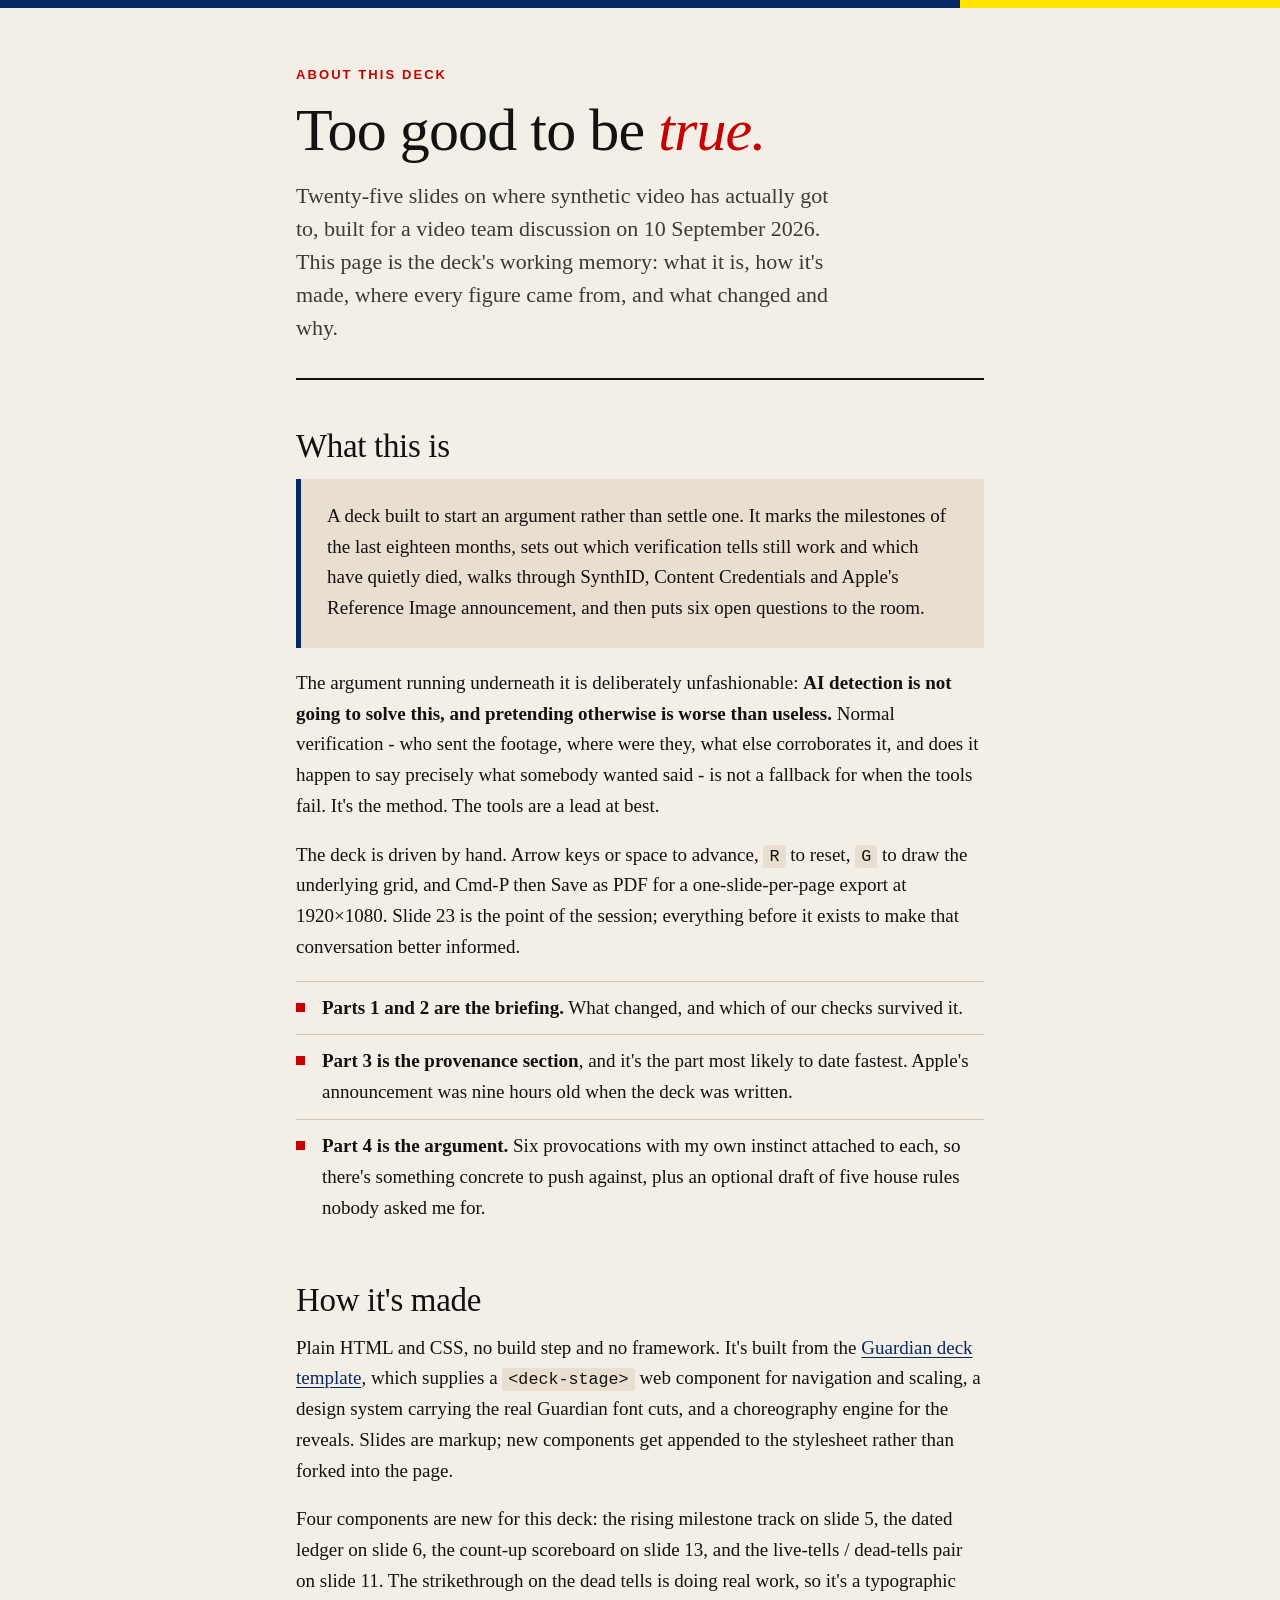
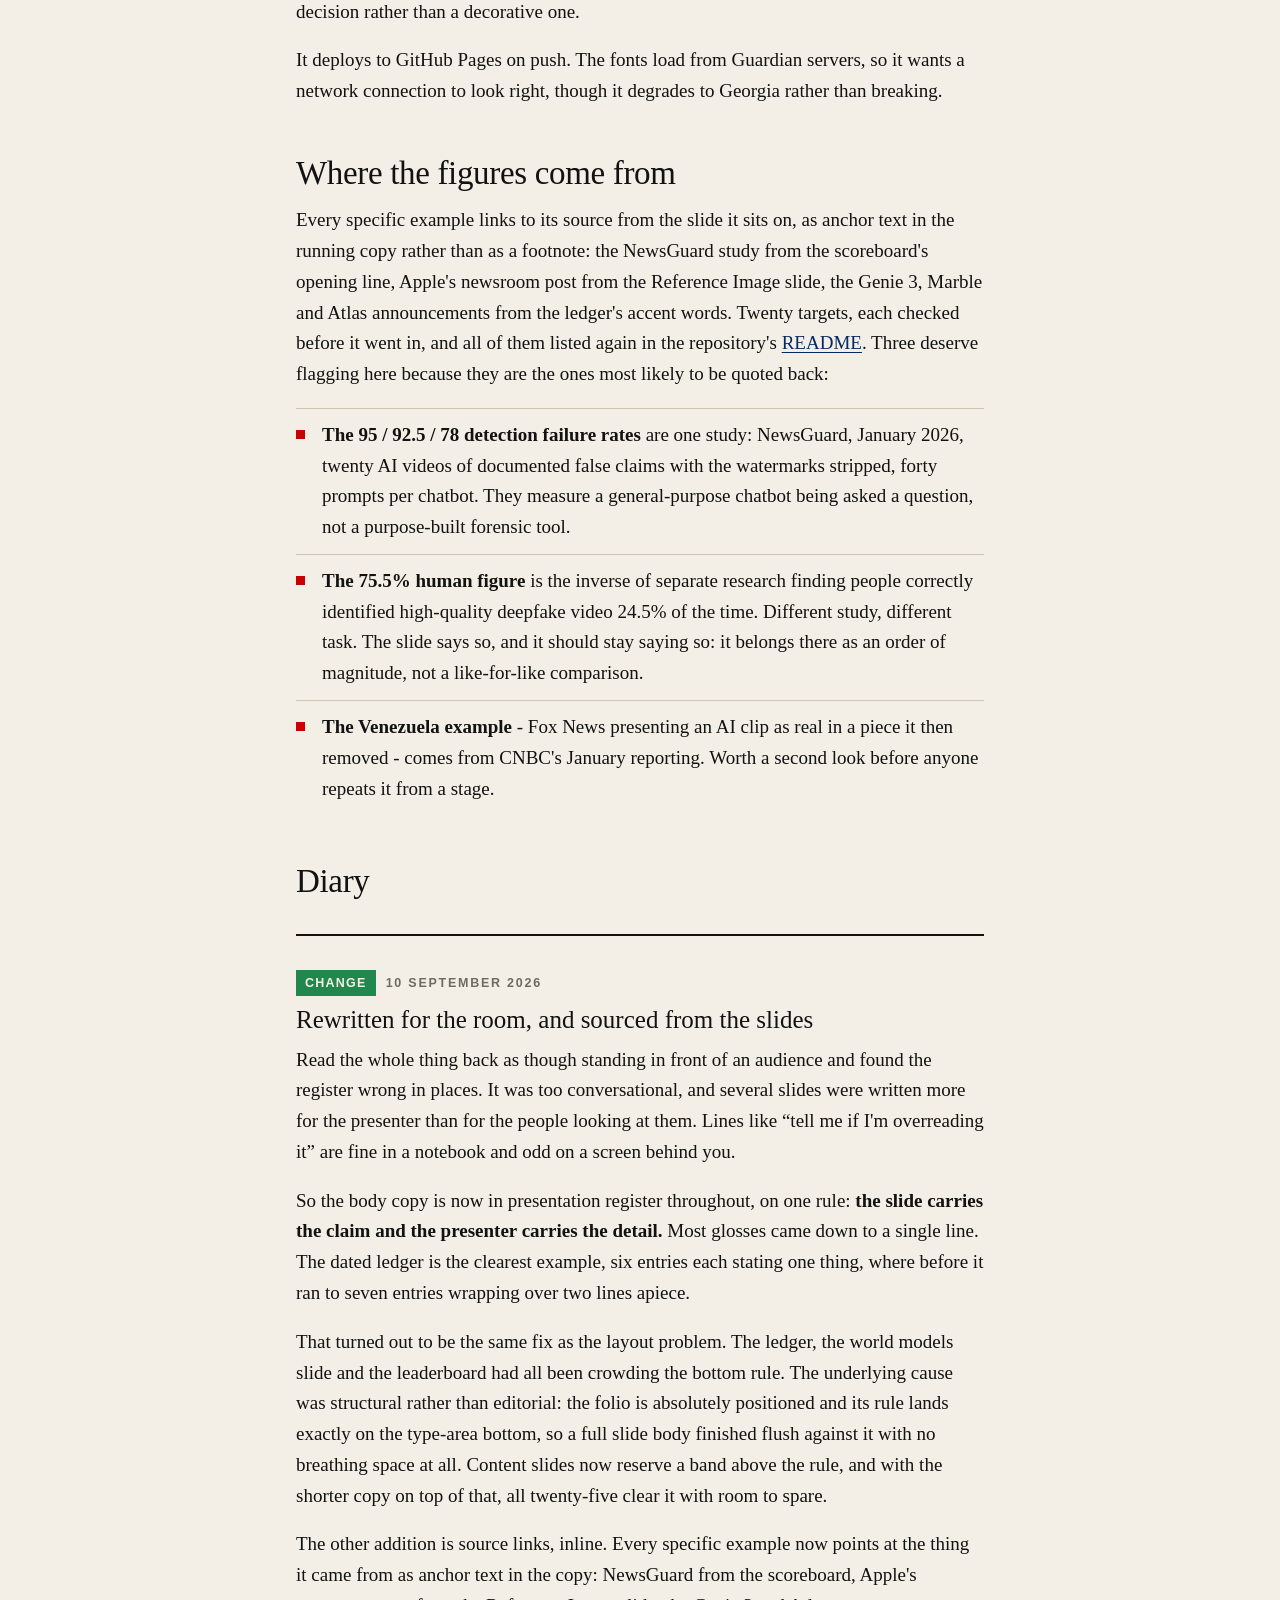
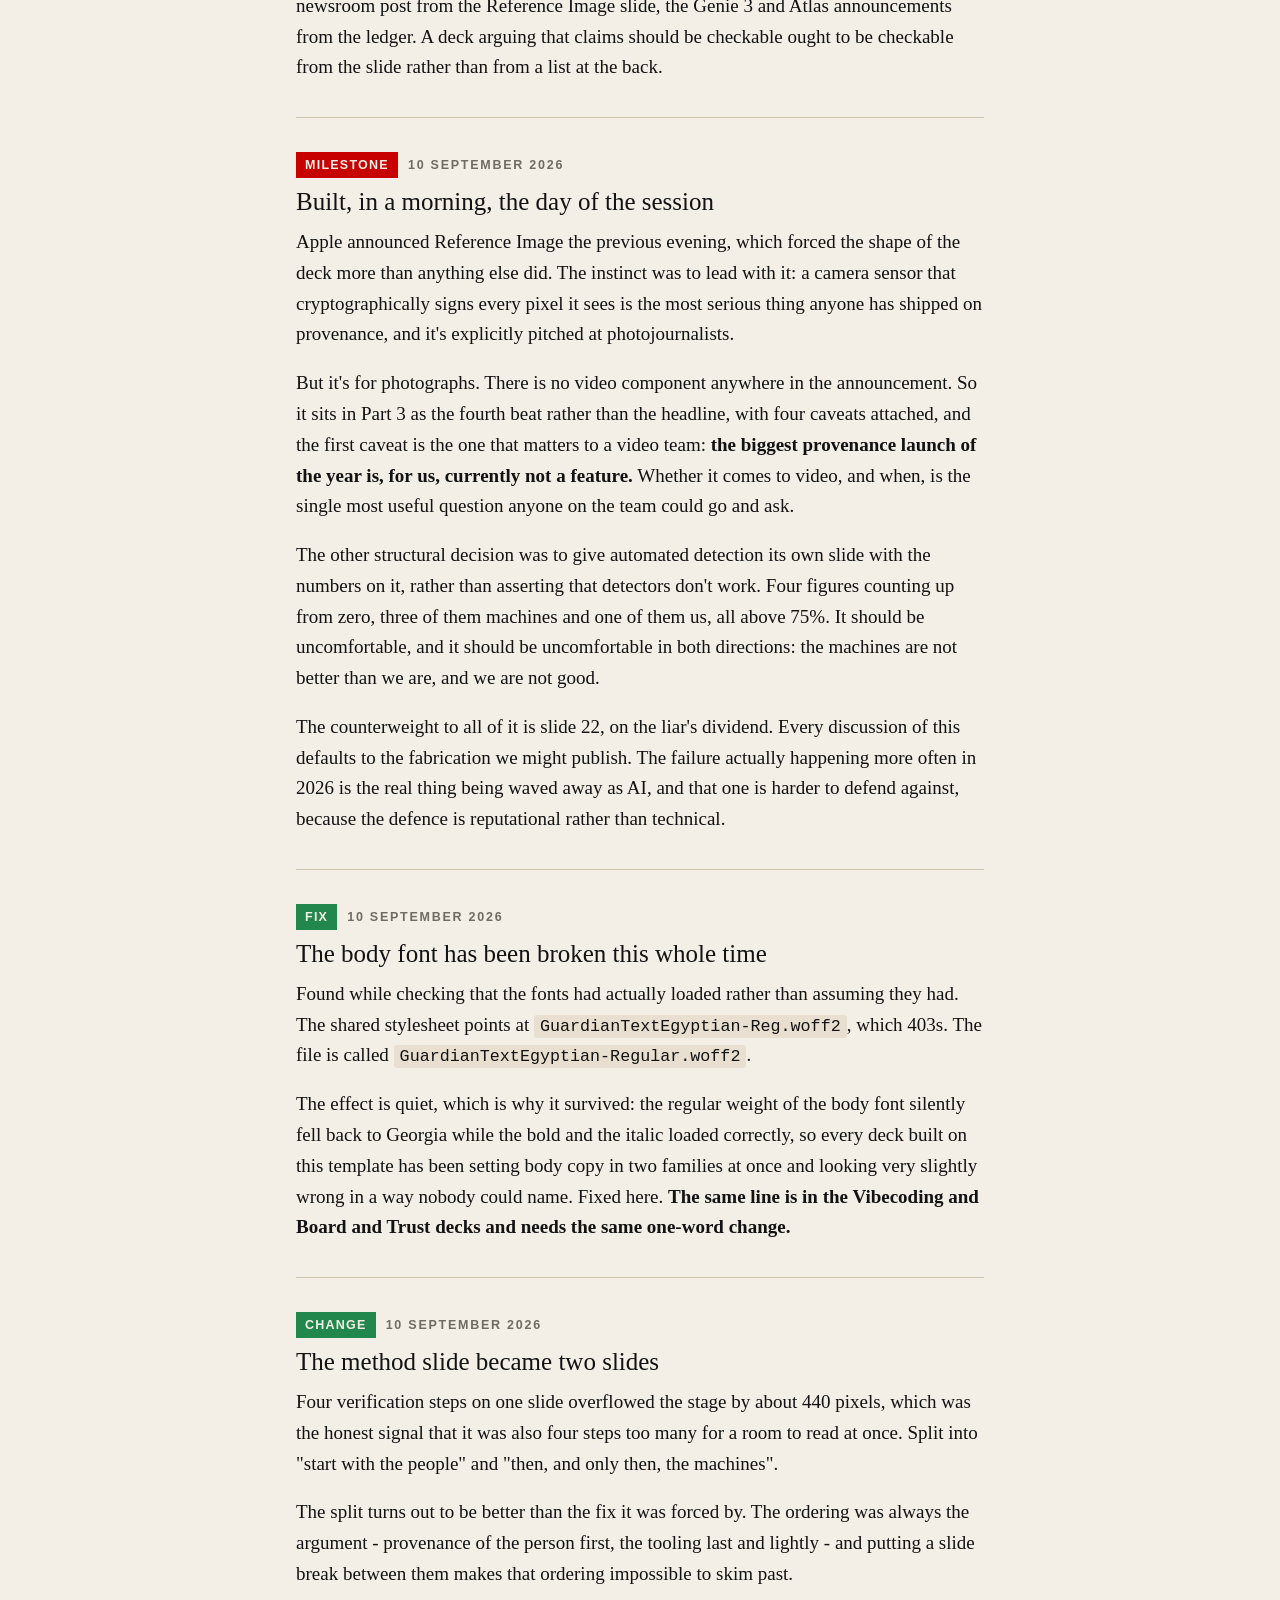
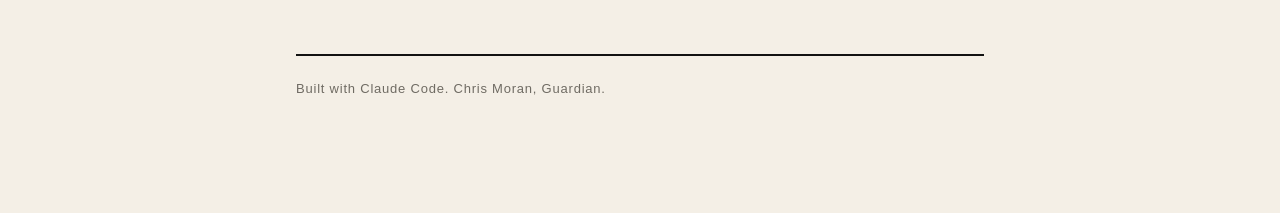
==== about.html @ c6371c98 "Too good to be true: the state of synthetic video Twenty-five slides for a video team discussion on " ====
<!DOCTYPE html><html lang="en-GB"><head>
<meta charset="UTF-8">
<meta name="viewport" content="width=device-width, initial-scale=1">
<title>About · Too good to be true</title>
<meta name="description" content="What the synthetic video deck is, how it was made, where every figure came from, and a diary of what changed and why.">
<link rel="preconnect" href="https://assets.guim.co.uk" crossorigin>
<style>
  /* The deck's stylesheet is built around a fixed 1920×1080 stage, so
     this page carries its own layout. The fonts, the palette and the
     editorial register are deliberately the same. */

  @font-face {
    font-family: 'GH Guardian Headline';
    src: url('https://assets.guim.co.uk/static/frontend/fonts/guardian-headline/noalts-not-hinted/GHGuardianHeadline-Medium.woff2') format('woff2');
    font-weight: 500; font-style: normal; font-display: swap;
  }
  @font-face {
    font-family: 'GH Guardian Headline';
    src: url('https://assets.guim.co.uk/static/frontend/fonts/guardian-headline/noalts-not-hinted/GHGuardianHeadline-Bold.woff2') format('woff2');
    font-weight: 700; font-style: normal; font-display: swap;
  }
  @font-face {
    font-family: 'GuardianTextEgyptian';
    src: url('https://assets.guim.co.uk/static/frontend/fonts/guardian-textegyptian/noalts-not-hinted/GuardianTextEgyptian-Regular.woff2') format('woff2');
    font-weight: 400; font-style: normal; font-display: swap;
  }
  @font-face {
    font-family: 'GuardianTextEgyptian';
    src: url('https://assets.guim.co.uk/static/frontend/fonts/guardian-textegyptian/noalts-not-hinted/GuardianTextEgyptian-Bold.woff2') format('woff2');
    font-weight: 700; font-style: normal; font-display: swap;
  }
  @font-face {
    font-family: 'GuardianTextSans';
    src: url('https://assets.guim.co.uk/static/frontend/fonts/guardian-textsans/noalts-not-hinted/GuardianTextSans-Bold.woff2') format('woff2');
    font-weight: 700; font-style: normal; font-display: swap;
  }

  :root {
    --paper: #F4EFE6;
    --paper-deep: #E8DFD0;
    --paper-rule: #D0C4AE;
    --ink: #121212;
    --ink-soft: #3d3a35;
    --ink-mute: #6f6b63;
    --guardian-blue: #052962;
    --guardian-yellow: #FFE500;
    --news-red: #C70000;
    --eco-green: #22874d;
    --display: 'GH Guardian Headline', Georgia, 'Times New Roman', serif;
    --body: 'GuardianTextEgyptian', Georgia, 'Times New Roman', serif;
    --ui: 'GuardianTextSans', 'Helvetica Neue', Helvetica, Arial, sans-serif;
    --mono: 'Menlo', 'SF Mono', 'Courier New', monospace;
  }

  * { box-sizing: border-box; }
  html { -webkit-text-size-adjust: 100%; }
  body {
    margin: 0;
    background: var(--paper);
    color: var(--ink);
    font-family: var(--body);
    font-size: 19px;
    line-height: 1.62;
  }

  .band { height: 8px; display: flex; }
  .band i { flex: 1; }
  .band i:first-child { background: var(--guardian-blue); flex: 3; }
  .band i:last-child { background: var(--guardian-yellow); }

  .wrap { max-width: 46rem; margin: 0 auto; padding: 0 24px 96px; }

  header.masthead { padding: 56px 0 34px; border-bottom: 2px solid var(--ink); margin-bottom: 40px; }
  .eyebrow {
    font-family: var(--ui);
    font-weight: 700;
    font-size: 13px;
    letter-spacing: 0.16em;
    text-transform: uppercase;
    color: var(--news-red);
    margin: 0 0 14px;
  }
  h1 {
    font-family: var(--display);
    font-weight: 500;
    font-size: clamp(38px, 7vw, 60px);
    line-height: 1.04;
    letter-spacing: -0.015em;
    margin: 0 0 18px;
  }
  h1 em { color: var(--news-red); font-style: italic; }
  .standfirst {
    font-size: clamp(19px, 2.4vw, 22px);
    line-height: 1.5;
    color: var(--ink-soft);
    margin: 0;
    max-width: 34rem;
  }

  h2 {
    font-family: var(--display);
    font-weight: 500;
    font-size: clamp(26px, 4vw, 33px);
    line-height: 1.1;
    letter-spacing: -0.01em;
    margin: 48px 0 14px;
  }
  h3 {
    font-family: var(--display);
    font-weight: 500;
    font-size: clamp(21px, 3vw, 25px);
    line-height: 1.15;
    margin: 32px 0 10px;
  }
  p { margin: 0 0 18px; }
  a { color: var(--guardian-blue); text-decoration-thickness: 1px; text-underline-offset: 3px; }
  a:hover { color: var(--news-red); }
  a:focus-visible { outline: 3px solid var(--news-red); outline-offset: 3px; }
  strong { font-weight: 700; }
  code {
    font-family: var(--mono);
    font-size: 0.88em;
    background: var(--paper-deep);
    padding: 2px 6px;
    border-radius: 3px;
    word-break: break-word;
  }

  .lede-panel {
    background: var(--paper-deep);
    border-left: 5px solid var(--guardian-blue);
    padding: 22px 26px 6px;
    margin: 0 0 20px;
  }

  ul.plain { list-style: none; margin: 0 0 20px; padding: 0; }
  ul.plain li {
    padding: 11px 0 11px 26px;
    border-top: 1px solid var(--paper-rule);
    position: relative;
  }
  ul.plain li::before {
    content: '';
    position: absolute;
    left: 0; top: 21px;
    width: 9px; height: 9px;
    background: var(--news-red);
  }

  /* The diary */
  .entry { padding-top: 34px; margin-top: 34px; border-top: 1px solid var(--paper-rule); }
  .entry:first-of-type { border-top: 2px solid var(--ink); }
  .entry-meta {
    font-family: var(--ui);
    font-weight: 700;
    font-size: 12.5px;
    letter-spacing: 0.14em;
    text-transform: uppercase;
    color: var(--ink-mute);
    margin: 0 0 10px;
    display: flex;
    flex-wrap: wrap;
    align-items: center;
    gap: 10px;
  }
  .tag {
    color: var(--paper);
    background: var(--eco-green);
    padding: 3px 9px;
    letter-spacing: 0.1em;
  }
  .tag.milestone { background: var(--news-red); }
  .entry h3 { margin-top: 0; }

  footer.foot {
    margin-top: 64px;
    padding-top: 22px;
    border-top: 2px solid var(--ink);
    font-family: var(--ui);
    font-size: 13px;
    letter-spacing: 0.06em;
    color: var(--ink-mute);
  }

  @media (max-width: 480px) {
    body { font-size: 17px; }
    .wrap { padding-bottom: 64px; }
    header.masthead { padding-top: 36px; }
  }
</style>
</head><body>

<div class="band" aria-hidden="true"><i></i><i></i></div>

<div class="wrap">

  <header class="masthead">
    <p class="eyebrow">About this deck</p>
    <h1>Too good to be <em>true.</em></h1>
    <p class="standfirst">Twenty-five slides on where synthetic video has actually got to, built for a video team discussion on 10 September 2026. This page is the deck's working memory: what it is, how it's made, where every figure came from, and what changed and why.</p>
  </header>

  <h2>What this is</h2>

  <div class="lede-panel">
    <p>A deck built to start an argument rather than settle one. It marks the milestones of the last eighteen months, sets out which verification tells still work and which have quietly died, walks through SynthID, Content Credentials and Apple's Reference Image announcement, and then puts six open questions to the room.</p>
  </div>

  <p>The argument running underneath it is deliberately unfashionable: <strong>AI detection is not going to solve this, and pretending otherwise is worse than useless.</strong> Normal verification - who sent the footage, where were they, what else corroborates it, and does it happen to say precisely what somebody wanted said - is not a fallback for when the tools fail. It's the method. The tools are a lead at best.</p>

  <p>The deck is driven by hand. Arrow keys or space to advance, <code>R</code> to reset, <code>G</code> to draw the underlying grid, and Cmd-P then Save as PDF for a one-slide-per-page export at 1920&times;1080. Slide 23 is the point of the session; everything before it exists to make that conversation better informed.</p>

  <ul class="plain">
    <li><strong>Parts 1 and 2 are the briefing.</strong> What changed, and which of our checks survived it.</li>
    <li><strong>Part 3 is the provenance section</strong>, and it's the part most likely to date fastest. Apple's announcement was nine hours old when the deck was written.</li>
    <li><strong>Part 4 is the argument.</strong> Six provocations with my own instinct attached to each, so there's something concrete to push against, plus an optional draft of five house rules nobody asked me for.</li>
  </ul>

  <h2>How it's made</h2>

  <p>Plain HTML and CSS, no build step and no framework. It's built from the <a href="https://github.com/peter-guillam123/guardian-deck-template">Guardian deck template</a>, which supplies a <code>&lt;deck-stage&gt;</code> web component for navigation and scaling, a design system carrying the real Guardian font cuts, and a choreography engine for the reveals. Slides are markup; new components get appended to the stylesheet rather than forked into the page.</p>

  <p>Four components are new for this deck: the rising milestone track on slide 5, the dated ledger on slide 6, the count-up scoreboard on slide 13, and the live-tells / dead-tells pair on slide 11. The strikethrough on the dead tells is doing real work, so it's a typographic decision rather than a decorative one.</p>

  <p>It deploys to GitHub Pages on push. The fonts load from Guardian servers, so it wants a network connection to look right, though it degrades to Georgia rather than breaking.</p>

  <h2>Where the figures come from</h2>

  <p>Every specific example links to its source from the slide it sits on, as anchor text in the running copy rather than as a footnote: the NewsGuard study from the scoreboard's opening line, Apple's newsroom post from the Reference Image slide, the Genie 3, Marble and Atlas announcements from the ledger's accent words. Twenty targets, each checked before it went in, and all of them listed again in the repository's <a href="https://github.com/peter-guillam123">README</a>. Three deserve flagging here because they are the ones most likely to be quoted back:</p>

  <ul class="plain">
    <li><strong>The 95 / 92.5 / 78 detection failure rates</strong> are one study: NewsGuard, January 2026, twenty AI videos of documented false claims with the watermarks stripped, forty prompts per chatbot. They measure a general-purpose chatbot being asked a question, not a purpose-built forensic tool.</li>
    <li><strong>The 75.5% human figure</strong> is the inverse of separate research finding people correctly identified high-quality deepfake video 24.5% of the time. Different study, different task. The slide says so, and it should stay saying so: it belongs there as an order of magnitude, not a like-for-like comparison.</li>
    <li><strong>The Venezuela example</strong> - Fox News presenting an AI clip as real in a piece it then removed - comes from CNBC's January reporting. Worth a second look before anyone repeats it from a stage.</li>
  </ul>

  <h2>Diary</h2>

  <article class="entry">
    <p class="entry-meta"><span class="tag">Change</span><span>10 September 2026</span></p>
    <h3>Rewritten for the room, and sourced from the slides</h3>

    <p>Read the whole thing back as though standing in front of an audience and found the register wrong in places. It was too conversational, and several slides were written more for the presenter than for the people looking at them. Lines like &ldquo;tell me if I'm overreading it&rdquo; are fine in a notebook and odd on a screen behind you.</p>

    <p>So the body copy is now in presentation register throughout, on one rule: <strong>the slide carries the claim and the presenter carries the detail.</strong> Most glosses came down to a single line. The dated ledger is the clearest example, six entries each stating one thing, where before it ran to seven entries wrapping over two lines apiece.</p>

    <p>That turned out to be the same fix as the layout problem. The ledger, the world models slide and the leaderboard had all been crowding the bottom rule. The underlying cause was structural rather than editorial: the folio is absolutely positioned and its rule lands exactly on the type-area bottom, so a full slide body finished flush against it with no breathing space at all. Content slides now reserve a band above the rule, and with the shorter copy on top of that, all twenty-five clear it with room to spare.</p>

    <p>The other addition is source links, inline. Every specific example now points at the thing it came from as anchor text in the copy: NewsGuard from the scoreboard, Apple's newsroom post from the Reference Image slide, the Genie 3 and Atlas announcements from the ledger. A deck arguing that claims should be checkable ought to be checkable from the slide rather than from a list at the back.</p>
  </article>

  <article class="entry">
    <p class="entry-meta"><span class="tag milestone">Milestone</span><span>10 September 2026</span></p>
    <h3>Built, in a morning, the day of the session</h3>

    <p>Apple announced Reference Image the previous evening, which forced the shape of the deck more than anything else did. The instinct was to lead with it: a camera sensor that cryptographically signs every pixel it sees is the most serious thing anyone has shipped on provenance, and it's explicitly pitched at photojournalists.</p>

    <p>But it's for photographs. There is no video component anywhere in the announcement. So it sits in Part 3 as the fourth beat rather than the headline, with four caveats attached, and the first caveat is the one that matters to a video team: <strong>the biggest provenance launch of the year is, for us, currently not a feature.</strong> Whether it comes to video, and when, is the single most useful question anyone on the team could go and ask.</p>

    <p>The other structural decision was to give automated detection its own slide with the numbers on it, rather than asserting that detectors don't work. Four figures counting up from zero, three of them machines and one of them us, all above 75%. It should be uncomfortable, and it should be uncomfortable in both directions: the machines are not better than we are, and we are not good.</p>

    <p>The counterweight to all of it is slide 22, on the liar's dividend. Every discussion of this defaults to the fabrication we might publish. The failure actually happening more often in 2026 is the real thing being waved away as AI, and that one is harder to defend against, because the defence is reputational rather than technical.</p>
  </article>

  <article class="entry">
    <p class="entry-meta"><span class="tag">Fix</span><span>10 September 2026</span></p>
    <h3>The body font has been broken this whole time</h3>

    <p>Found while checking that the fonts had actually loaded rather than assuming they had. The shared stylesheet points at <code>GuardianTextEgyptian-Reg.woff2</code>, which 403s. The file is called <code>GuardianTextEgyptian-Regular.woff2</code>.</p>

    <p>The effect is quiet, which is why it survived: the regular weight of the body font silently fell back to Georgia while the bold and the italic loaded correctly, so every deck built on this template has been setting body copy in two families at once and looking very slightly wrong in a way nobody could name. Fixed here. <strong>The same line is in the Vibecoding and Board and Trust decks and needs the same one-word change.</strong></p>
  </article>

  <article class="entry">
    <p class="entry-meta"><span class="tag">Change</span><span>10 September 2026</span></p>
    <h3>The method slide became two slides</h3>

    <p>Four verification steps on one slide overflowed the stage by about 440 pixels, which was the honest signal that it was also four steps too many for a room to read at once. Split into "start with the people" and "then, and only then, the machines".</p>

    <p>The split turns out to be better than the fix it was forced by. The ordering was always the argument - provenance of the person first, the tooling last and lightly - and putting a slide break between them makes that ordering impossible to skim past.</p>
  </article>

  <footer class="foot">
    <p>Built with Claude Code. Chris Moran, Guardian.</p>
  </footer>

</div>

</body></html>
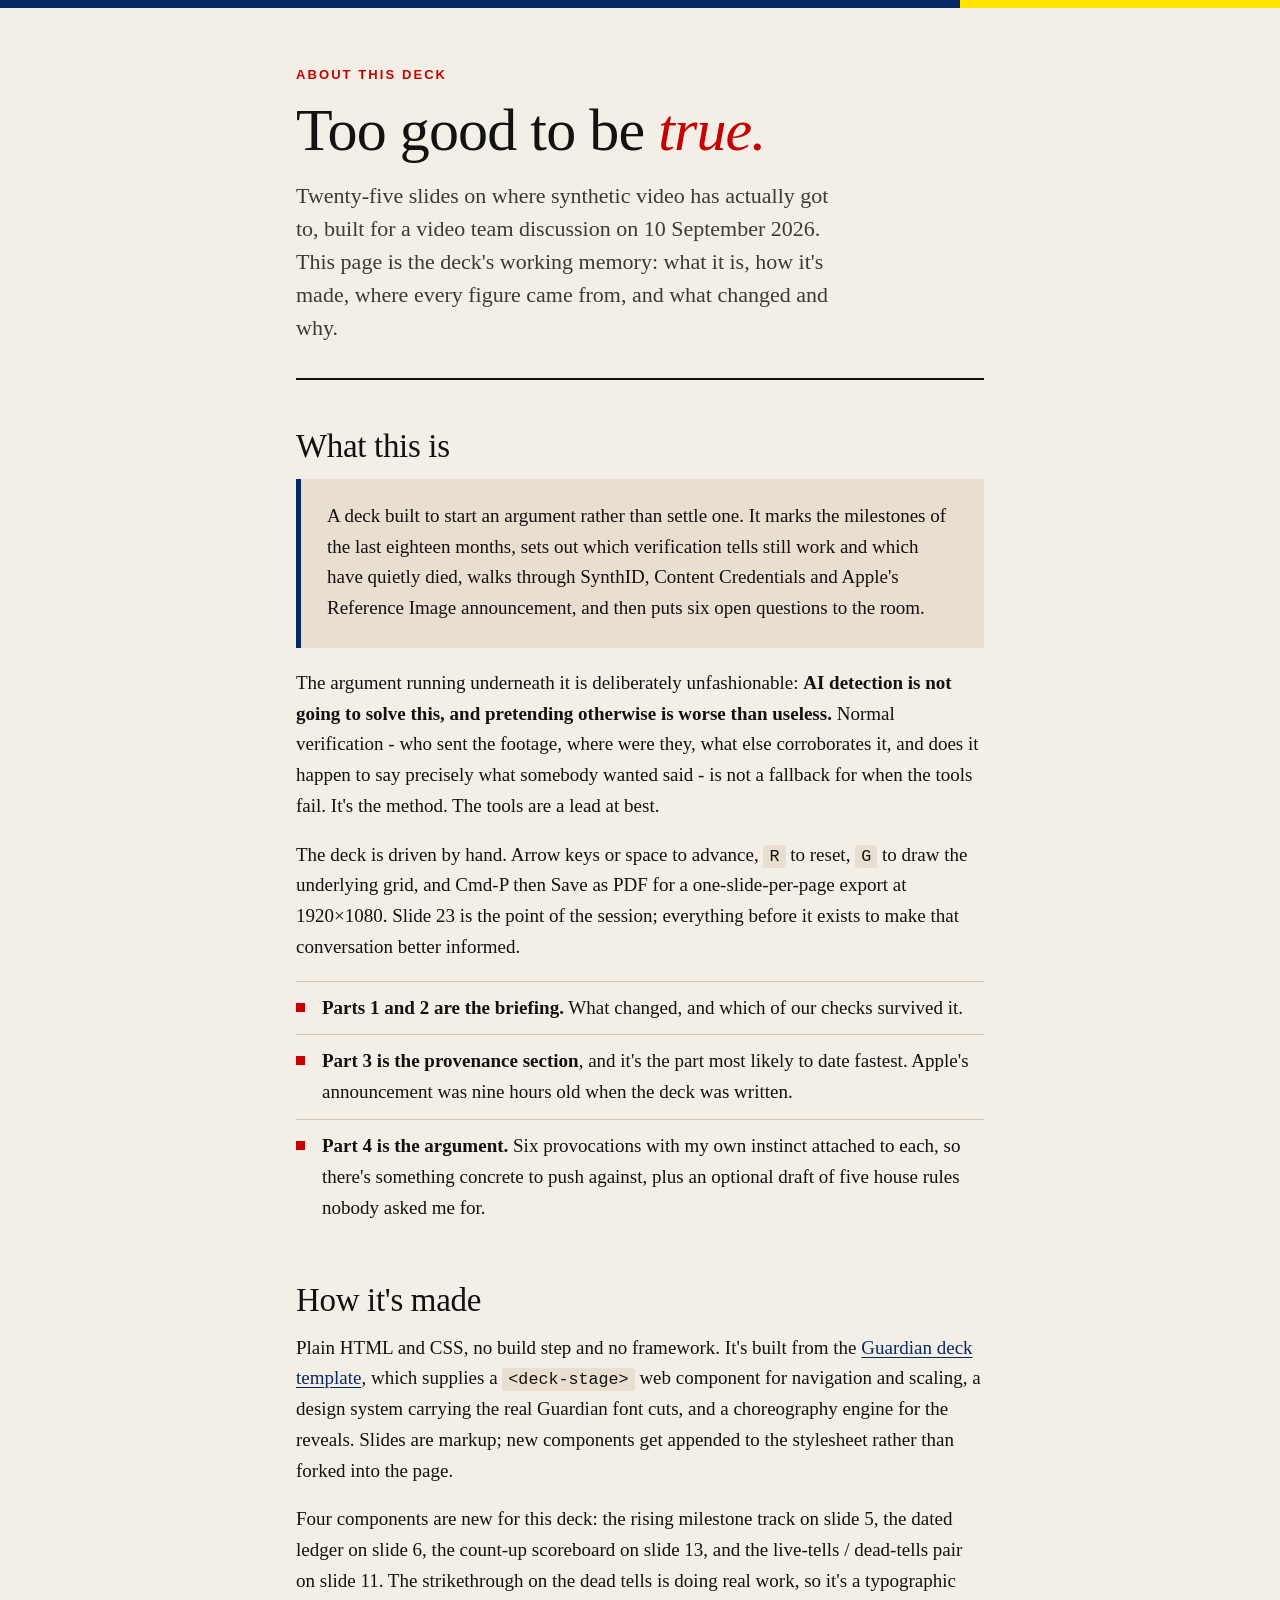
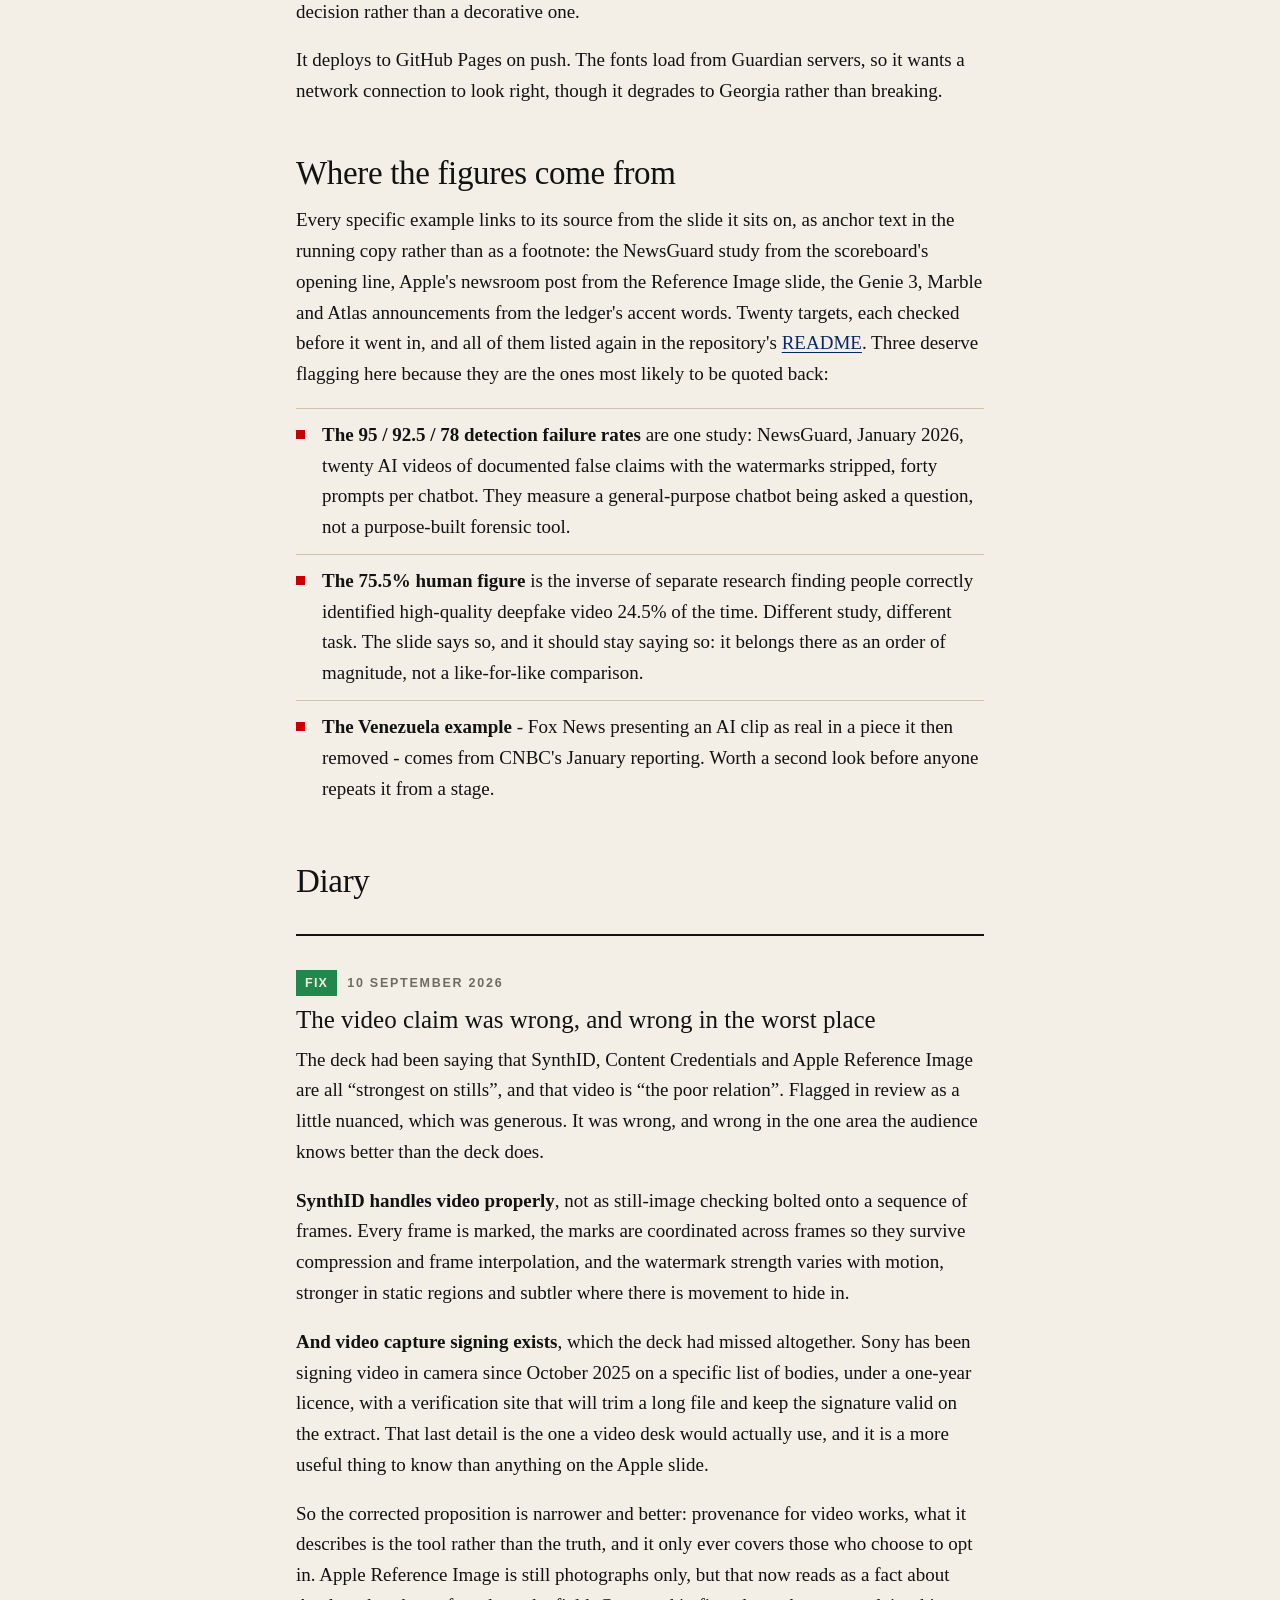
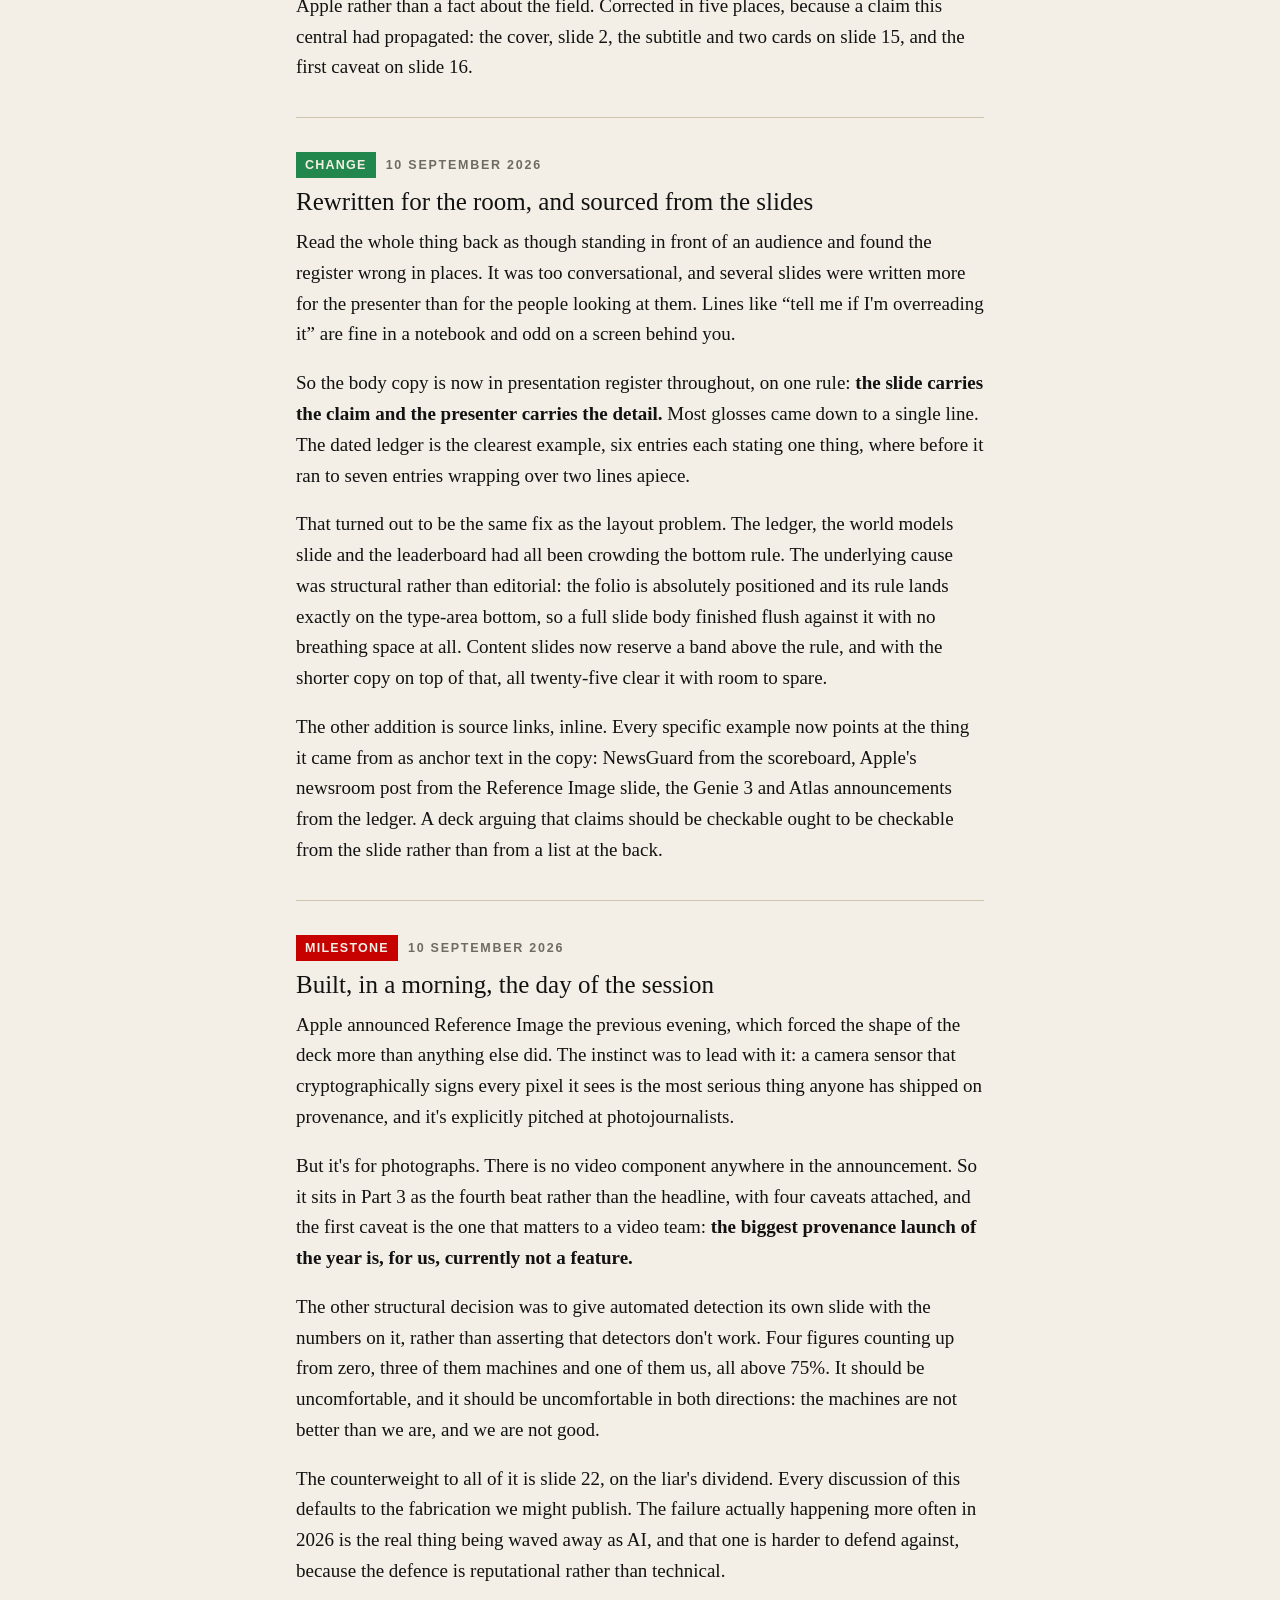
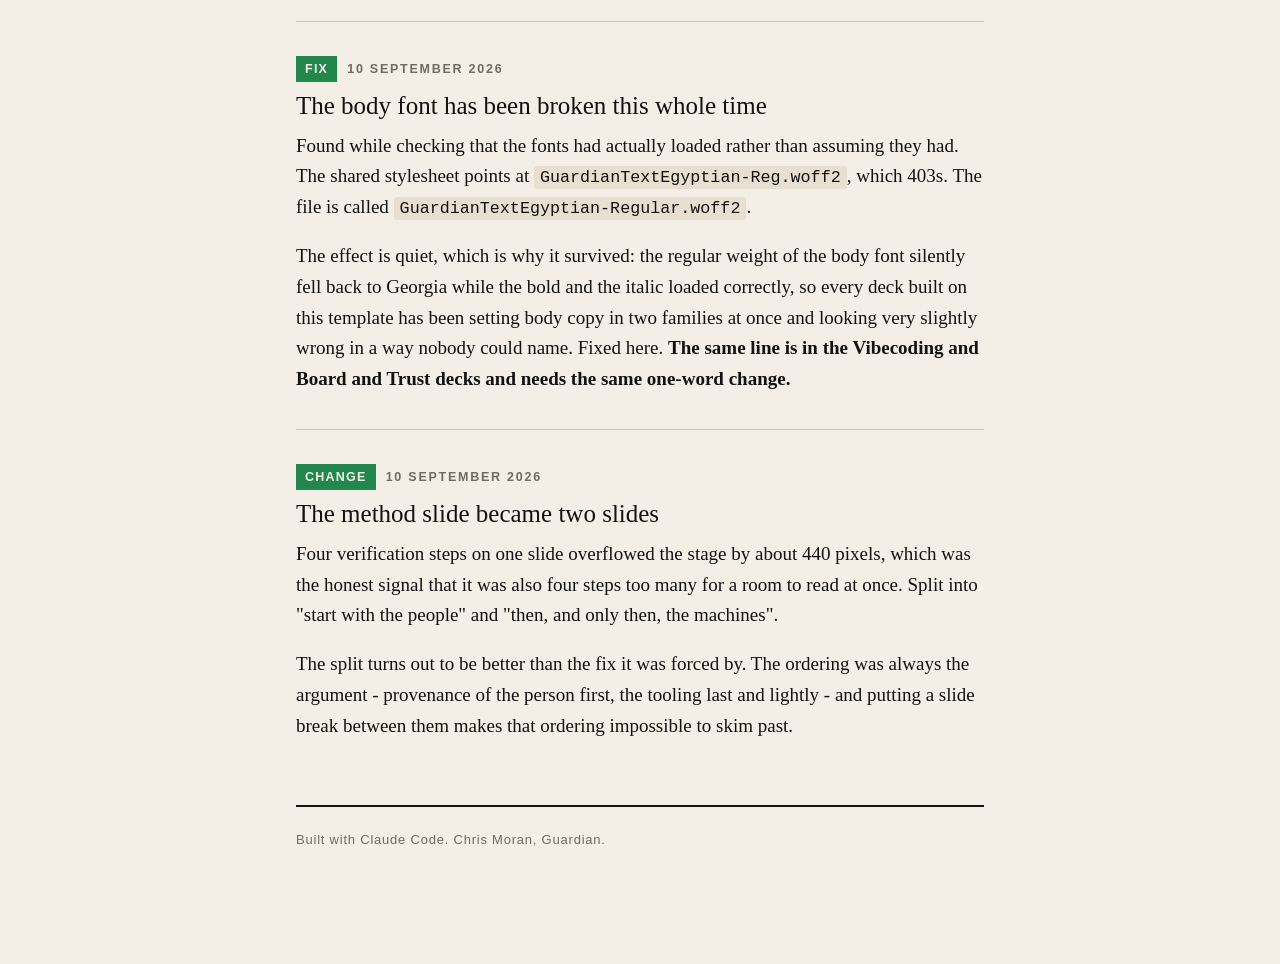
==== commit bd2ef2f1: "Correct the video provenance claim, and make slide 2 a proper headline The deck asserted that SynthI" ====
--- a/about.html
+++ b/about.html
@@ -237,6 +237,19 @@
   <h2>Diary</h2>
 
   <article class="entry">
+    <p class="entry-meta"><span class="tag">Fix</span><span>10 September 2026</span></p>
+    <h3>The video claim was wrong, and wrong in the worst place</h3>
+
+    <p>The deck had been saying that SynthID, Content Credentials and Apple Reference Image are all &ldquo;strongest on stills&rdquo;, and that video is &ldquo;the poor relation&rdquo;. Flagged in review as a little nuanced, which was generous. It was wrong, and wrong in the one area the audience knows better than the deck does.</p>
+
+    <p><strong>SynthID handles video properly</strong>, not as still-image checking bolted onto a sequence of frames. Every frame is marked, the marks are coordinated across frames so they survive compression and frame interpolation, and the watermark strength varies with motion, stronger in static regions and subtler where there is movement to hide in.</p>
+
+    <p><strong>And video capture signing exists</strong>, which the deck had missed altogether. Sony has been signing video in camera since October 2025 on a specific list of bodies, under a one-year licence, with a verification site that will trim a long file and keep the signature valid on the extract. That last detail is the one a video desk would actually use, and it is a more useful thing to know than anything on the Apple slide.</p>
+
+    <p>So the corrected proposition is narrower and better: provenance for video works, what it describes is the tool rather than the truth, and it only ever covers those who choose to opt in. Apple Reference Image is still photographs only, but that now reads as a fact about Apple rather than a fact about the field. Corrected in five places, because a claim this central had propagated: the cover, slide 2, the subtitle and two cards on slide 15, and the first caveat on slide 16.</p>
+  </article>
+
+  <article class="entry">
     <p class="entry-meta"><span class="tag">Change</span><span>10 September 2026</span></p>
     <h3>Rewritten for the room, and sourced from the slides</h3>
 
@@ -255,7 +268,7 @@
 
     <p>Apple announced Reference Image the previous evening, which forced the shape of the deck more than anything else did. The instinct was to lead with it: a camera sensor that cryptographically signs every pixel it sees is the most serious thing anyone has shipped on provenance, and it's explicitly pitched at photojournalists.</p>
 
-    <p>But it's for photographs. There is no video component anywhere in the announcement. So it sits in Part 3 as the fourth beat rather than the headline, with four caveats attached, and the first caveat is the one that matters to a video team: <strong>the biggest provenance launch of the year is, for us, currently not a feature.</strong> Whether it comes to video, and when, is the single most useful question anyone on the team could go and ask.</p>
+    <p>But it's for photographs. There is no video component anywhere in the announcement. So it sits in Part 3 as the fourth beat rather than the headline, with four caveats attached, and the first caveat is the one that matters to a video team: <strong>the biggest provenance launch of the year is, for us, currently not a feature.</strong></p>
 
     <p>The other structural decision was to give automated detection its own slide with the numbers on it, rather than asserting that detectors don't work. Four figures counting up from zero, three of them machines and one of them us, all above 75%. It should be uncomfortable, and it should be uncomfortable in both directions: the machines are not better than we are, and we are not good.</p>
 
